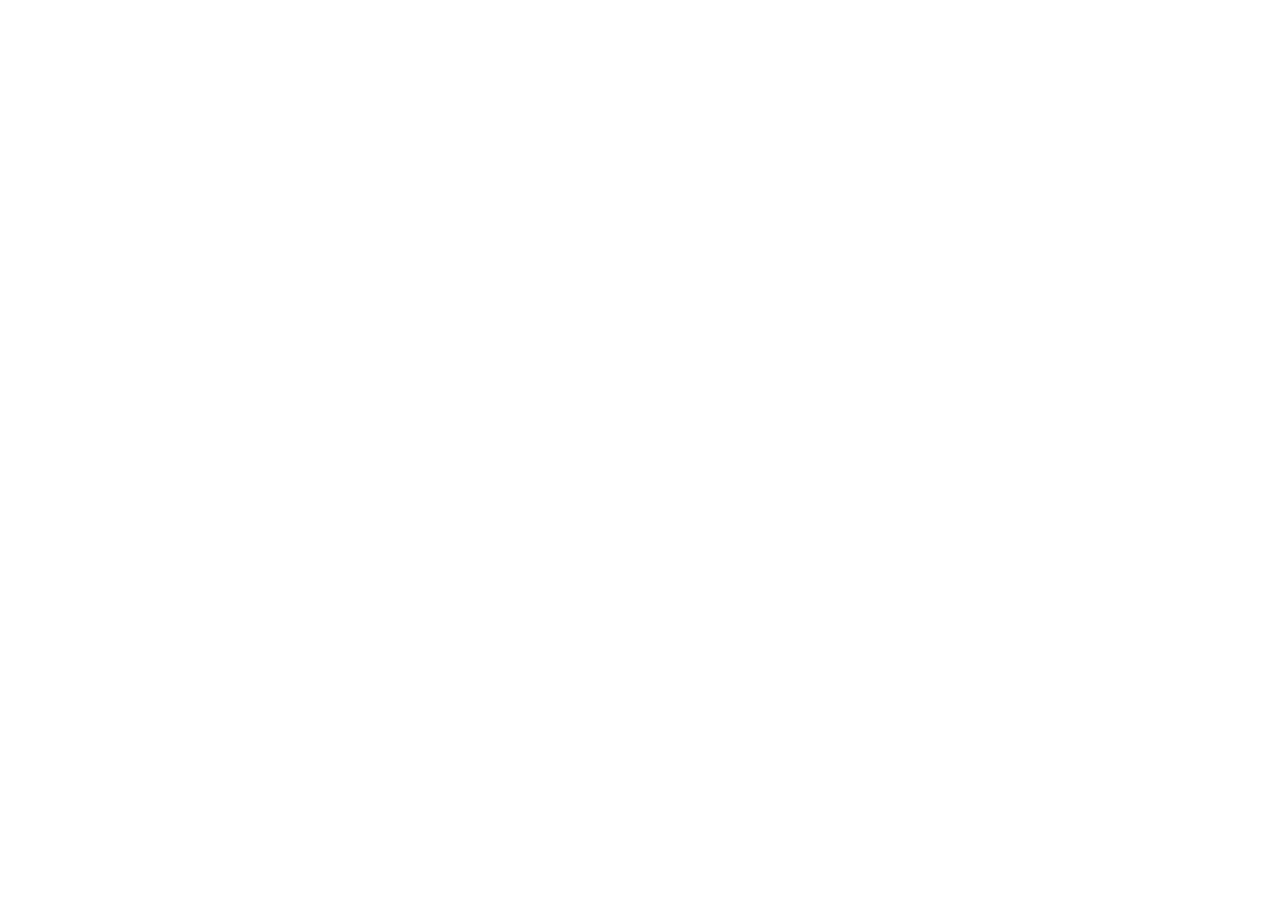
==== Tela-Inicial.html @ 80d0a65c "Tela inicial da avaliação" ====
<!DOCTYPE html>
<html lang="en">
<head>
    <meta charset="UTF-8">
    <meta name="viewport" content="width=3,, initial-scale=1.0">
    <title>Avaliação Psicossocial - Eliene Fernandes Saúde e Segurança do Trabalho</title>
</head>
<body>
    
</body>
</html>
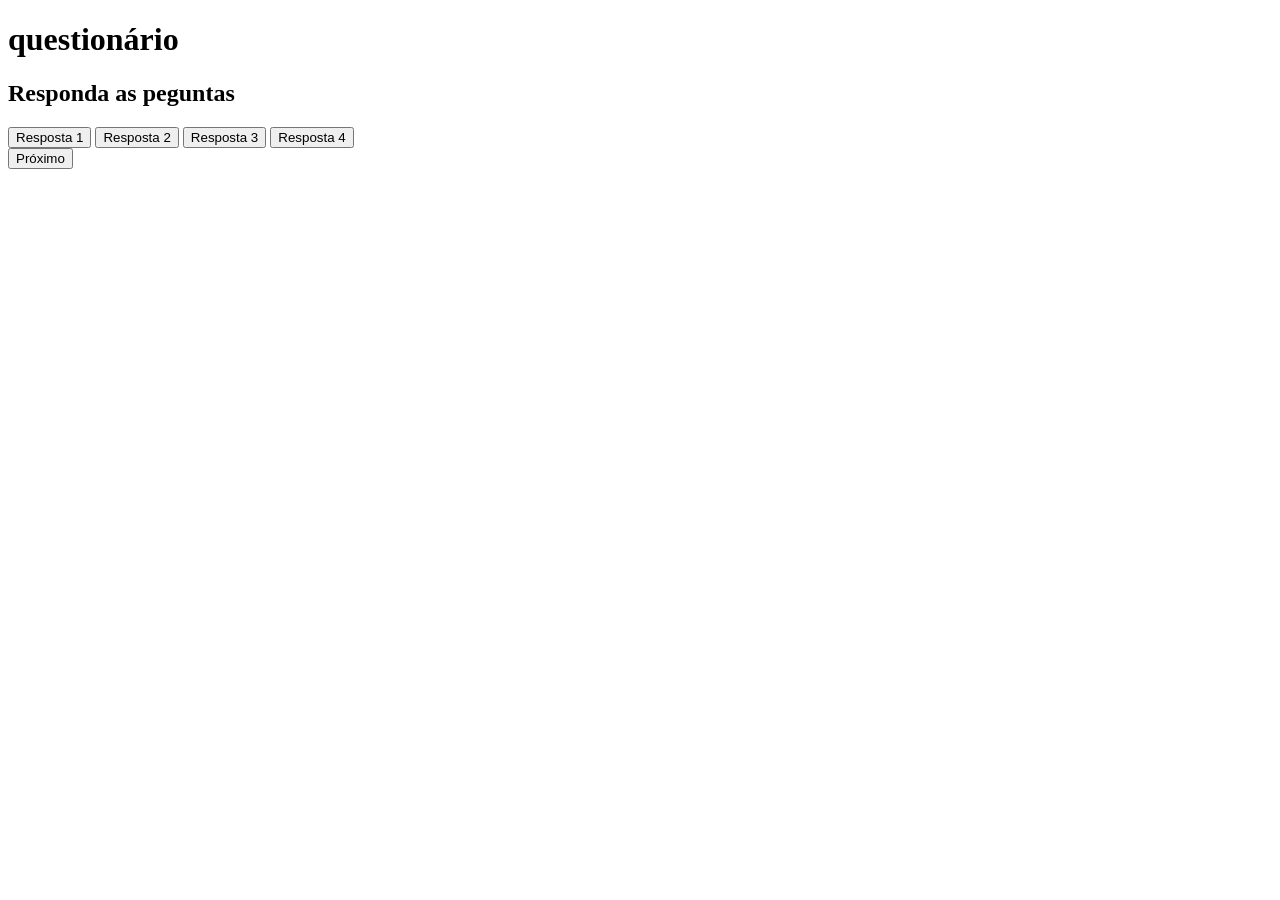
==== commit f63941a2: "inserindo os button das respostas e proximo" ====
--- a/Tela-Inicial.html
+++ b/Tela-Inicial.html
@@ -6,6 +6,20 @@
     <title>Avaliação Psicossocial - Eliene Fernandes Saúde e Segurança do Trabalho</title>
 </head>
 <body>
-    
+    <div class="app">
+        <h1>questionário</h1>
+        <div class="Perguntas">
+            <h2 id="quetionario">Responda as peguntas</h2>
+            <div id="botaoo-respostas">
+                <button class="btn">Resposta 1</button>
+                <button class="btn">Resposta 2</button>
+                <button class="btn">Resposta 3</button>
+                <button class="btn">Resposta 4</button>
+            </div>
+            <button id="proximo">Próximo</button>
+            
+        </div>
+    </div>
+    <script src="script.js"></script>
 </body>
 </html>
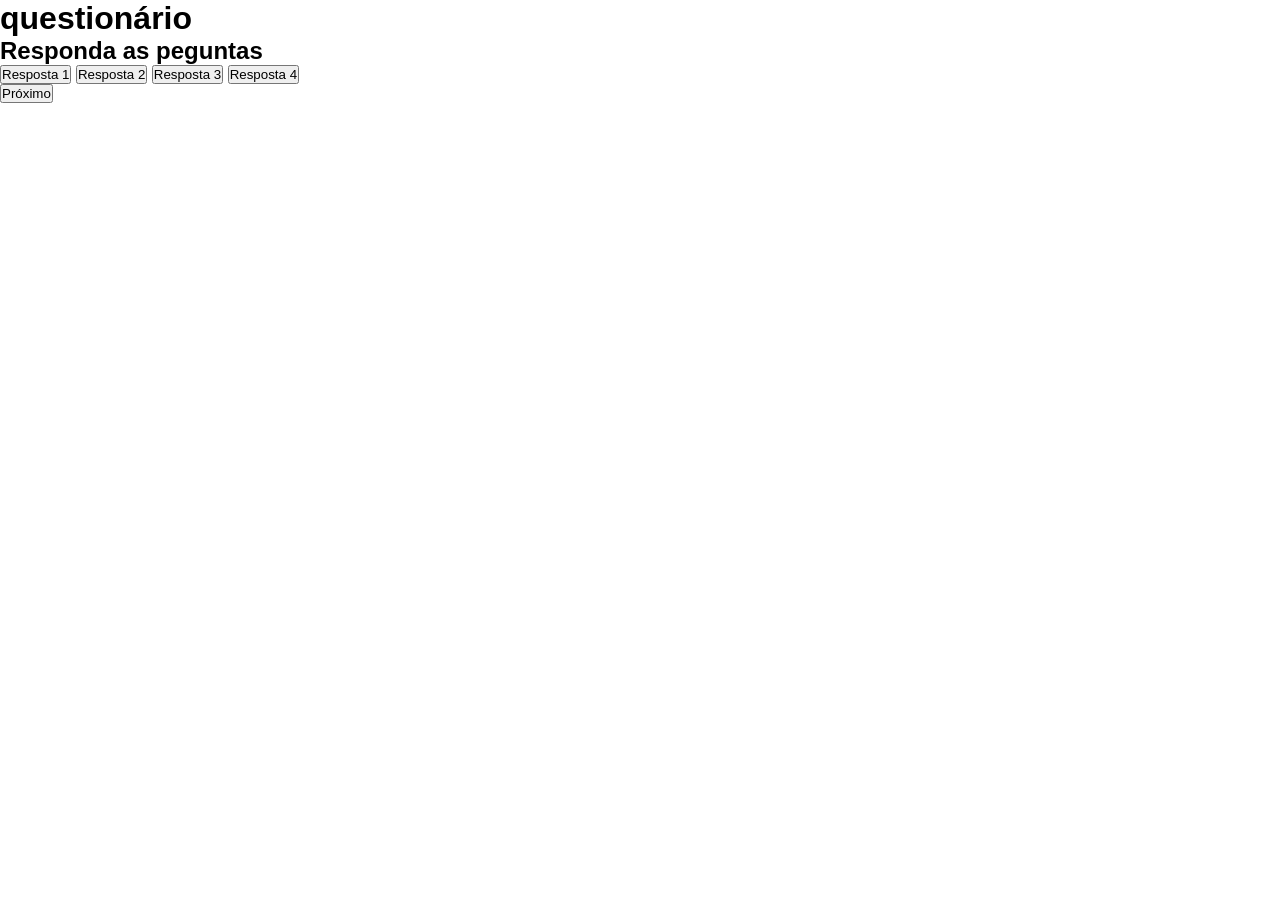
==== commit 68358cc8: "inicio CSS" ====
--- a/Tela-Inicial.html
+++ b/Tela-Inicial.html
@@ -4,6 +4,7 @@
     <meta charset="UTF-8">
     <meta name="viewport" content="width=3,, initial-scale=1.0">
     <title>Avaliação Psicossocial - Eliene Fernandes Saúde e Segurança do Trabalho</title>
+    <link rel="stylesheet" href="style.css"/>
 </head>
 <body>
     <div class="app">
--- a/style.css
+++ b/style.css
@@ -0,0 +1,7 @@
+*{
+    margin: 0;
+    padding: 0;
+    font-family: "Poppins", sans-serif;
+    box-sizing: border-box;
+}
+
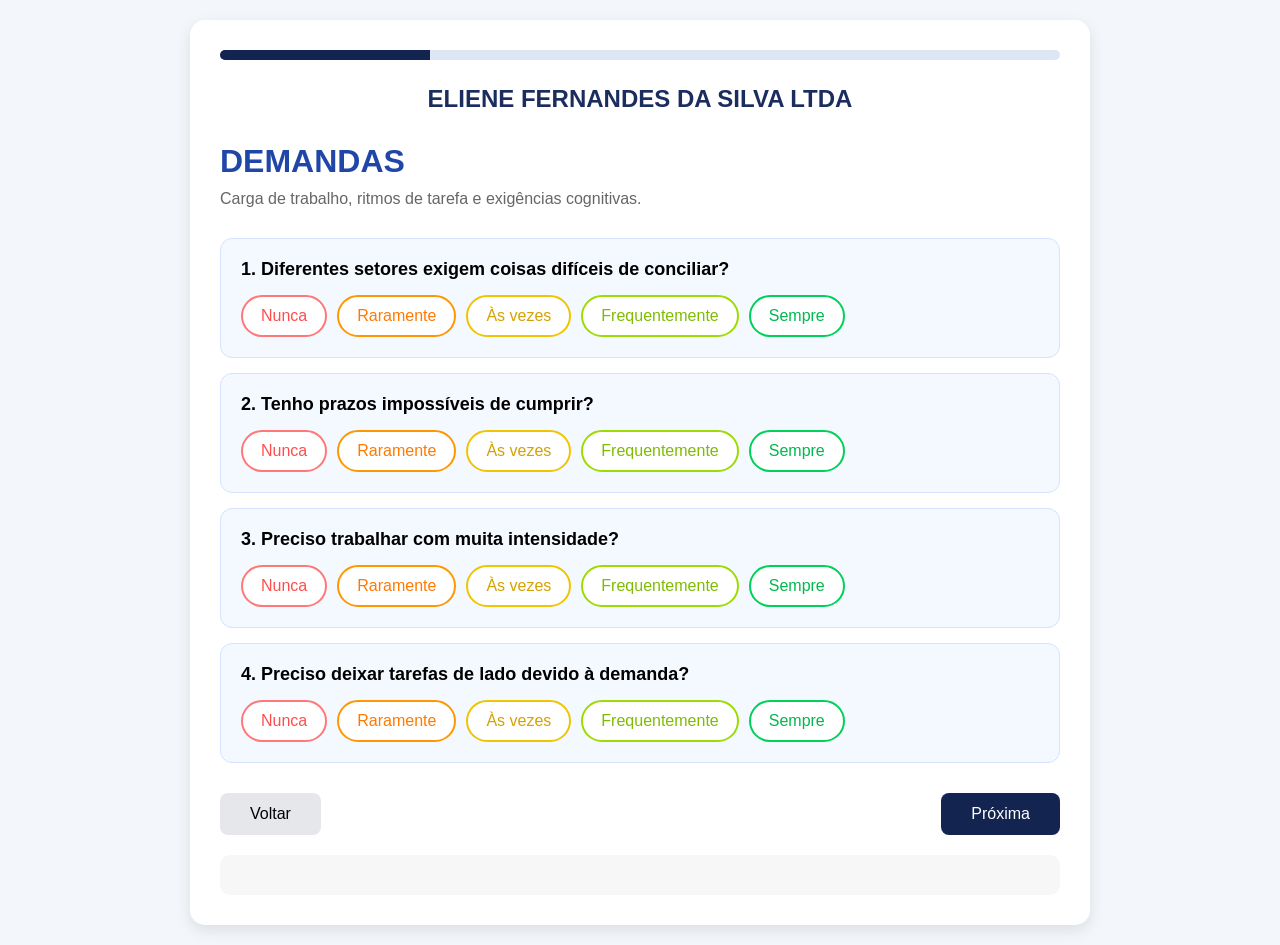
==== commit a0db3ff9: "questinário montado para teste" ====
--- a/Tela-Inicial.html
+++ b/Tela-Inicial.html
@@ -1,26 +1,79 @@
 <!DOCTYPE html>
-<html lang="en">
+<html lang="pt-br">
 <head>
-    <meta charset="UTF-8">
-    <meta name="viewport" content="width=3,, initial-scale=1.0">
-    <title>Avaliação Psicossocial - Eliene Fernandes Saúde e Segurança do Trabalho</title>
-    <link rel="stylesheet" href="style.css"/>
+<meta charset="UTF-8">
+<meta name="viewport" content="width=device-width, initial-scale=1.0">
+<title>Questionário Psicossocial</title>
+<link rel="stylesheet" href="style.css">
+
 </head>
 <body>
-    <div class="app">
-        <h1>questionário</h1>
-        <div class="Perguntas">
-            <h2 id="quetionario">Responda as peguntas</h2>
-            <div id="botaoo-respostas">
-                <button class="btn">Resposta 1</button>
-                <button class="btn">Resposta 2</button>
-                <button class="btn">Resposta 3</button>
-                <button class="btn">Resposta 4</button>
-            </div>
-            <button id="proximo">Próximo</button>
-            
-        </div>
-    </div>
-    <script src="script.js"></script>
+
+<div class="container">
+
+<div class="progress">
+<div class="progress-bar" id="progressBar"></div>
+</div>
+
+<div class="logo-area">
+<h2>ELIENE FERNANDES DA SILVA LTDA</h2>
+</div>
+
+<form id="quizForm">
+
+<!------------------------------------------------------- Página 1 --------------------------------------------------------------------------------->
+<div class="step">
+
+<h1 class="section-title">DEMANDAS</h1>
+<p class="subtitle">Carga de trabalho, ritmos de tarefa e exigências cognitivas.</p>
+
+<div id="questions1"></div>
+
+</div>
+
+<!------------------------------------------------------- Página 2 ---------------------------------------------------------------------------------->
+<div class="step hidden">
+
+<h1 class="section-title">CONTROLE</h1>
+<p class="subtitle">Autonomia do trabalhador.</p>
+
+<div id="questions2"></div>
+
+</div>
+
+<!-------------------------------------------------------- Página 3 --------------------------------------------------------------------------------->
+<div class="step hidden">
+
+<h1 class="section-title">APOIO DA GESTÃO</h1>
+<p class="subtitle">Suporte da liderança.</p>
+
+<div id="questions3"></div>
+
+</div>
+
+<!--------------------------------------------------------- Página 4 --------------------------------------------------------------------------------->
+<div class="step hidden">
+
+<h1 class="section-title">SUPORTE DOS COLEGAS</h1>
+<p class="subtitle">Relacionamento com colegas.</p>
+
+<div id="questions4"></div>
+
+</div>
+
+</form>
+
+<div class="buttons">
+
+<button class="btn-back" onclick="voltar()">Voltar</button>
+
+<button class="btn-next" onclick="proximo()">Próxima</button>
+
+</div>
+
+<div id="resultado"></div>
+
+</div>      
+<script src="script.js"></script>
 </body>
 </html>
--- a/style.css
+++ b/style.css
@@ -1,7 +1,177 @@
+
 *{
-    margin: 0;
-    padding: 0;
-    font-family: "Poppins", sans-serif;
-    box-sizing: border-box;
+margin:0;
+padding:0;
+box-sizing:border-box;
+font-family:Arial, sans-serif;
 }
 
+body{
+background:#f3f6fb;
+padding:20px;
+}
+
+.container{
+max-width:900px;
+margin:auto;
+background:#fff;
+padding:30px;
+border-radius:15px;
+box-shadow:0 5px 15px rgba(0,0,0,.1);
+}
+
+.progress{
+height:10px;
+background:#dfe6f3;
+border-radius:50px;
+overflow:hidden;
+margin-bottom:25px;
+}
+
+.progress-bar{
+height:100%;
+width:25%;
+background:#12244f;
+transition:.4s;
+}
+
+.logo-area{
+text-align:center;
+margin-bottom:30px;
+}
+
+.logo-area h2{
+color:#1b2d5f;
+margin-top:10px;
+}
+
+.section-title{
+font-size:32px;
+font-weight:bold;
+color:#2047a8;
+margin-bottom:10px;
+}
+
+.subtitle{
+color:#666;
+margin-bottom:30px;
+}
+
+.question-card{
+background:#f4f8ff;
+border:1px solid #d6e2ff;
+padding:20px;
+border-radius:12px;
+margin-bottom:15px;
+}
+
+.question{
+font-size:18px;
+font-weight:600;
+margin-bottom:15px;
+}
+
+.options{
+display:flex;
+flex-wrap:wrap;
+gap:10px;
+}
+
+.option{
+padding:10px 18px;
+border-radius:50px;
+cursor:pointer;
+border:2px solid;
+background:white;
+transition:.3s;
+}
+
+.option:hover{
+transform:scale(1.05);
+}
+
+.nunca{
+color:#ff4d4d;
+border-color:#ff7777;
+}
+
+.raramente{
+color:#ff7a00;
+border-color:#ff9800;
+}
+
+.asvezes{
+color:#d4a100;
+border-color:#f0c400;
+}
+
+.freq{
+color:#7ebc00;
+border-color:#9edb00;
+}
+
+.sempre{
+color:#00b84f;
+border-color:#00d15a;
+}
+
+.selected{
+color:white !important;
+}
+
+.nunca.selected{
+background:#ff5252;
+}
+
+.raramente.selected{
+background:#ff8c00;
+}
+
+.asvezes.selected{
+background:#ffc107;
+}
+
+.freq.selected{
+background:#8bc34a; 
+}
+
+.sempre.selected{
+background:#00c853;
+}
+
+.buttons{
+display:flex;
+justify-content:space-between;
+margin-top:30px;
+}
+
+button{
+padding:12px 30px;
+border:none;
+border-radius:8px;
+cursor:pointer;
+font-size:16px;
+}
+
+.btn-back{
+background:#e5e7eb;
+}
+
+.btn-next{
+background:#12244f;
+color:white;
+}
+
+.hidden{
+display:none;
+}
+
+#resultado{
+white-space:pre-wrap;
+background:#f7f7f7;
+padding:20px;
+border-radius:10px;
+margin-top:20px;
+}
+
+
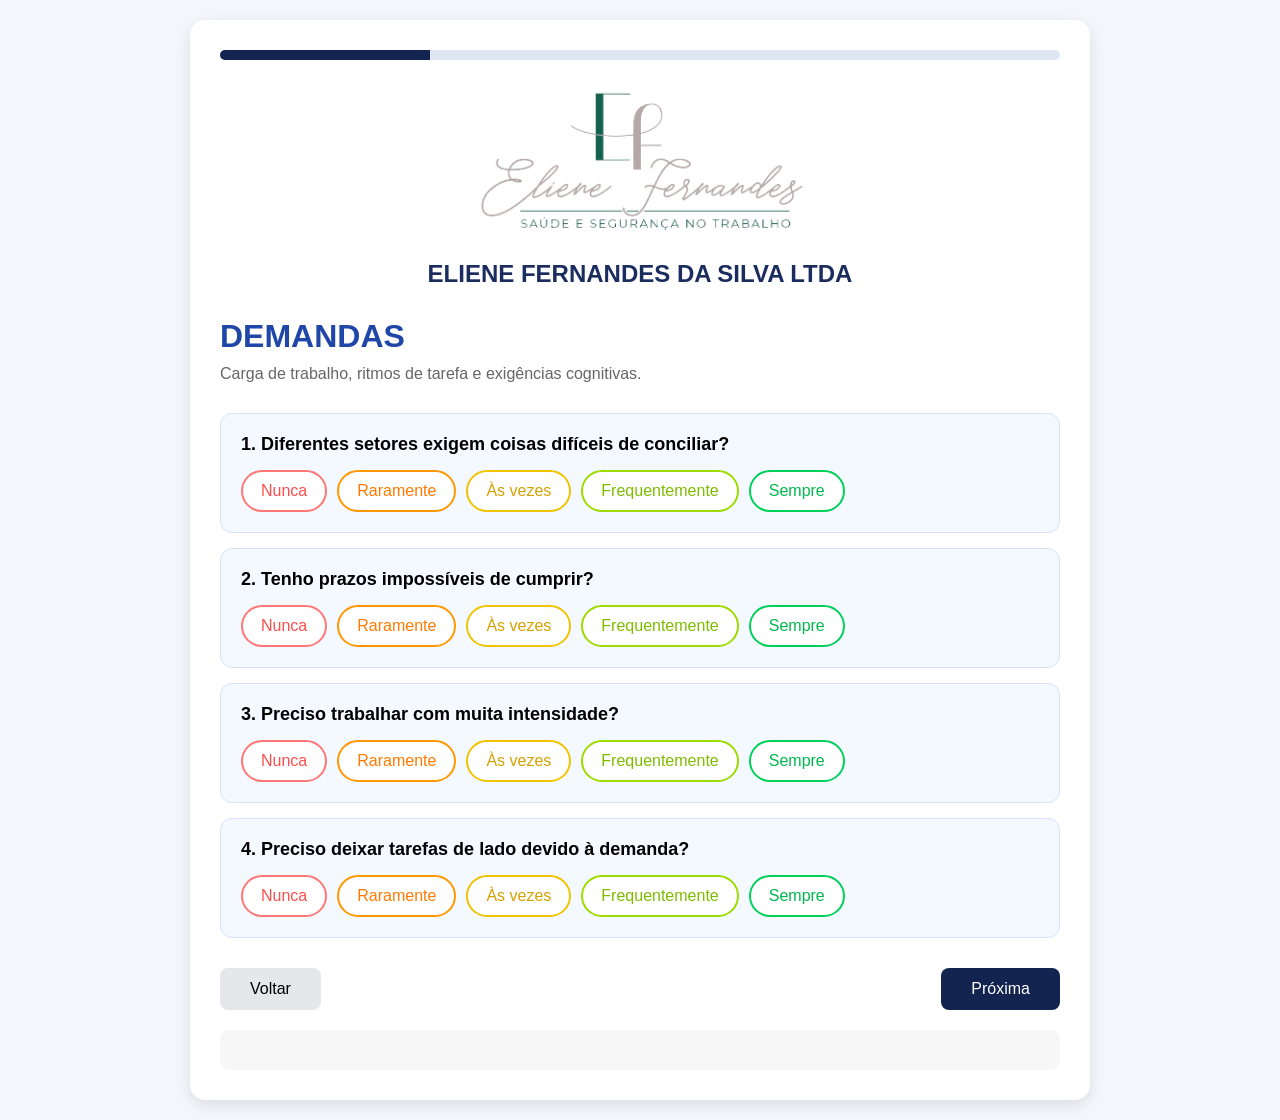
==== commit 1c64cfab: "SITE DE TESTE PRIMÁRIO" ====
--- a/Tela-Inicial.html
+++ b/Tela-Inicial.html
@@ -14,6 +14,7 @@
 <div class="progress">
 <div class="progress-bar" id="progressBar"></div>
 </div>
+<img src="imageslogo/logo.png" alt="">
 
 <div class="logo-area">
 <h2>ELIENE FERNANDES DA SILVA LTDA</h2>
--- a/style.css
+++ b/style.css
@@ -4,6 +4,13 @@
 padding:0;
 box-sizing:border-box;
 font-family:Arial, sans-serif;
+}
+
+img{
+    width: 350px;
+    display: block;
+    margin-right: auto;
+    margin-left: auto;
 }
 
 body{
